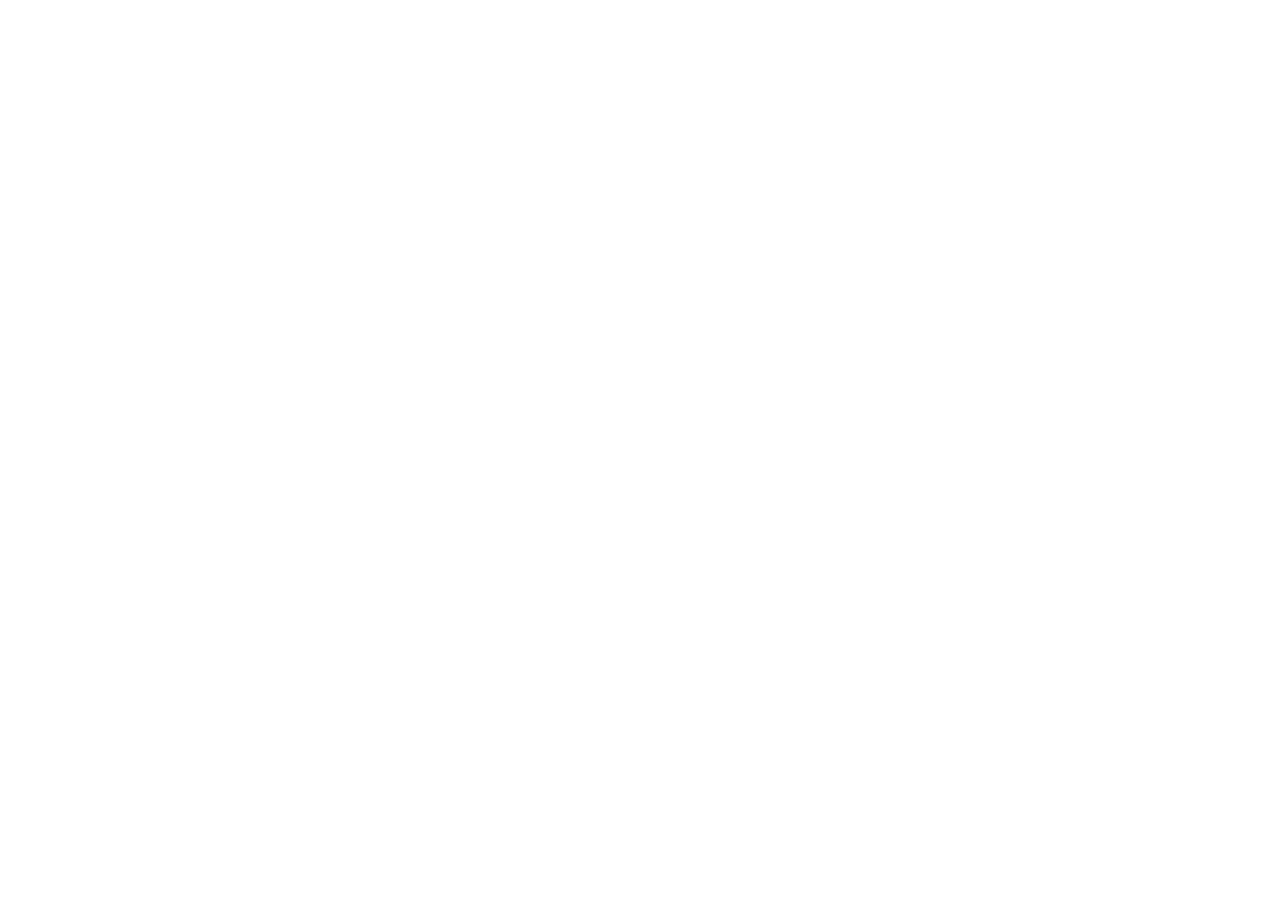
==== index.html @ 8f3cd588 "ewdr sd" ====
<!DOCTYPE html>
<html lang="pt-br">
<head>
    <meta charset="UTF-8">
    <meta name="viewport" 
    content="width=device-width, initial-scale=1.0">
    <title>Document</title>
</head>
<body>
<div id="root"></div>
<script type="module" src="/src/main.tsx"></script>
</body>
</html>
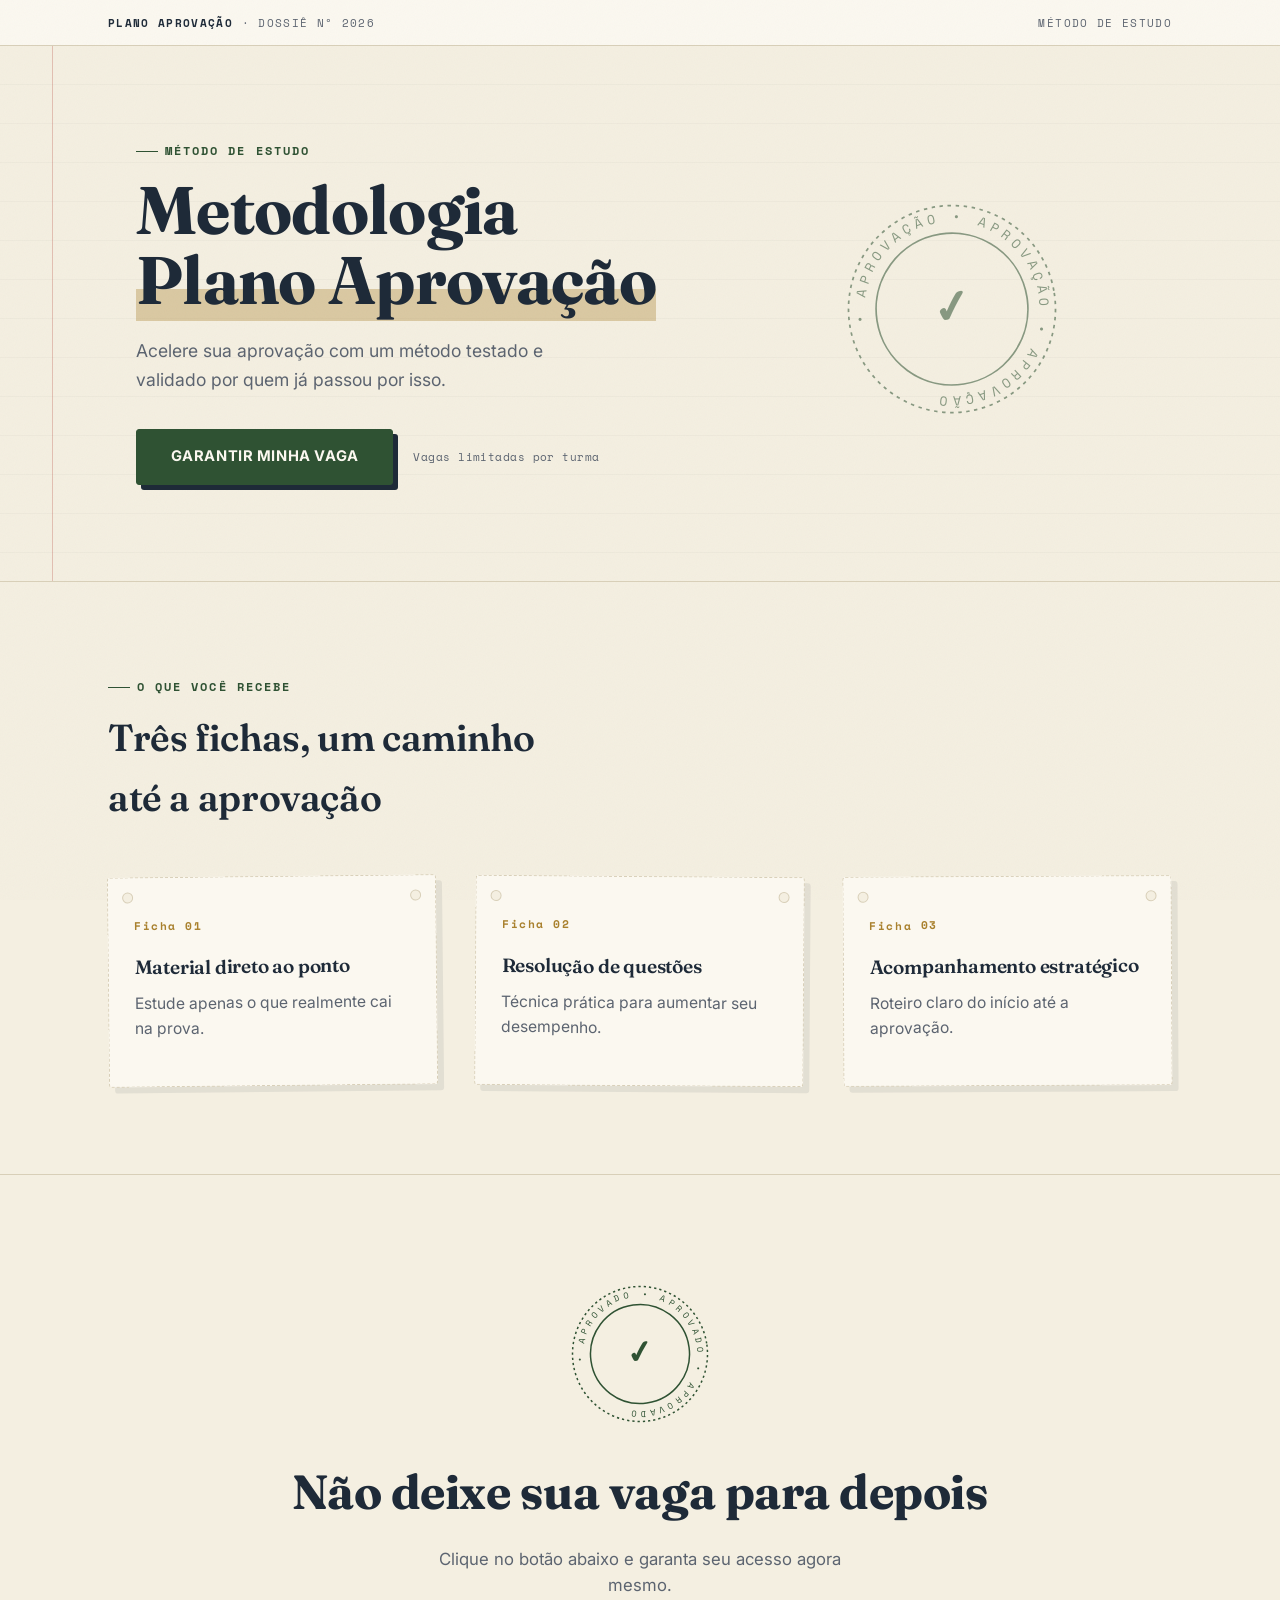
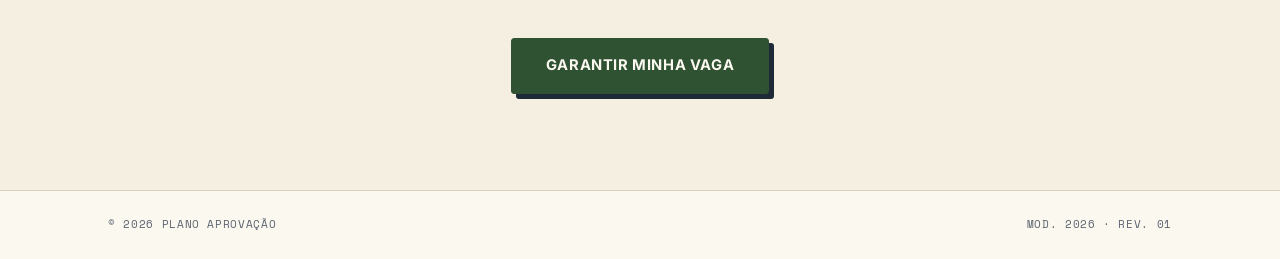
==== commit 169a4d69: "as" ====
--- a/index.html
+++ b/index.html
@@ -1,13 +1,511 @@
 <!DOCTYPE html>
-<html lang="pt-br">
+<html lang="pt-BR">
 <head>
-    <meta charset="UTF-8">
-    <meta name="viewport" 
-    content="width=device-width, initial-scale=1.0">
-    <title>Document</title>
+<meta charset="UTF-8" />
+<meta name="viewport" content="width=device-width, initial-scale=1.0" />
+<title>Metodologia Plano Aprovação</title>
+<meta name="description" content="Plano aprovação." />
+
+<link rel="preconnect" href="https://fonts.googleapis.com" />
+<link rel="preconnect" href="https://fonts.gstatic.com" crossorigin />
+<link
+  href="https://fonts.googleapis.com/css2?family=Fraunces:opsz,wght@9..144,300..900&family=Inter:wght@400;500;600;700;800&family=Space+Mono:wght@400;700&display=swap"
+  rel="stylesheet"
+/>
+
+<style>
+  /* ============ TOKENS ============ */
+  :root {
+    --paper: #f4efe1;        /* fundo papel envelhecido */
+    --paper-alt: #fbf8f0;    /* papel mais claro (cards) */
+    --ink: #1e2a38;          /* tinta / texto principal */
+    --ink-muted: #5c6470;    /* texto secundário */
+    --green: #2f5233;        /* verde carimbo "aprovado" */
+    --green-dark: #203c24;
+    --gold: #a9812e;         /* dourado selo */
+    --red-ink: #b5473a;      /* vermelho caneta de correção */
+    --border: #d8cfb8;       /* linhas / bordas envelhecidas */
+    --radius: 3px;
+  }
+
+  * { box-sizing: border-box; }
+  html { scroll-behavior: smooth; }
+
+  body {
+    margin: 0;
+    background-color: var(--paper);
+    color: var(--ink);
+    font-family: 'Inter', sans-serif;
+    line-height: 1.6;
+    -webkit-font-smoothing: antialiased;
+  }
+
+  /* textura de papel sutil (ruído via svg) */
+  body::before {
+    content: "";
+    position: fixed;
+    inset: 0;
+    pointer-events: none;
+    z-index: 0;
+    opacity: 0.035;
+    background-image: url("data:image/svg+xml,%3Csvg xmlns='http://www.w3.org/2000/svg' width='120' height='120'%3E%3Cfilter id='n'%3E%3CfeTurbulence type='fractalNoise' baseFrequency='0.9' numOctaves='2' stitchTiles='stitch'/%3E%3C/filter%3E%3Crect width='100%25' height='100%25' filter='url(%23n)'/%3E%3C/svg%3E");
+  }
+
+  a { color: inherit; text-decoration: none; }
+
+  :focus-visible {
+    outline: 2px solid var(--green);
+    outline-offset: 3px;
+  }
+
+  h1, h2, h3 {
+    font-family: 'Fraunces', serif;
+    margin: 0;
+    letter-spacing: -0.01em;
+  }
+
+  .eyebrow {
+    display: inline-flex;
+    align-items: center;
+    gap: 0.6em;
+    font-family: 'Space Mono', monospace;
+    font-size: 0.72rem;
+    font-weight: 700;
+    letter-spacing: 0.18em;
+    text-transform: uppercase;
+    color: var(--green);
+  }
+
+  .eyebrow::before {
+    content: "";
+    width: 22px;
+    height: 1px;
+    background: var(--green);
+    display: inline-block;
+  }
+
+  .wrap {
+    max-width: 1120px;
+    margin: 0 auto;
+    padding: 0 1.75rem;
+    position: relative;
+    z-index: 1;
+  }
+
+  /* ============ TOPBAR ============ */
+  .topbar {
+    border-bottom: 1px solid var(--border);
+    background: var(--paper-alt);
+  }
+
+  .topbar__inner {
+    max-width: 1120px;
+    margin: 0 auto;
+    padding: 0.85rem 1.75rem;
+    display: flex;
+    align-items: center;
+    justify-content: space-between;
+    font-family: 'Space Mono', monospace;
+    font-size: 0.7rem;
+    letter-spacing: 0.12em;
+    text-transform: uppercase;
+    color: var(--ink-muted);
+  }
+
+  .topbar__mark {
+    color: var(--ink);
+    font-weight: 700;
+  }
+
+  /* ============ HERO ============ */
+  .hero {
+    position: relative;
+    overflow: hidden;
+    padding: 5.5rem 0 6rem;
+    border-bottom: 1px solid var(--border);
+  }
+
+  /* linhas de caderno pautado, bem sutis */
+  .hero::before {
+    content: "";
+    position: absolute;
+    inset: 0;
+    background-image: repeating-linear-gradient(
+      to bottom,
+      transparent 0,
+      transparent 38px,
+      rgba(30, 42, 56, 0.055) 39px
+    );
+    z-index: 0;
+  }
+
+  /* margem vermelha estilo folha de caderno */
+  .hero::after {
+    content: "";
+    position: absolute;
+    top: 0;
+    bottom: 0;
+    left: 52px;
+    width: 1px;
+    background: rgba(181, 71, 58, 0.28);
+    z-index: 0;
+  }
+
+  @media (max-width: 720px) {
+    .hero::after { left: 26px; }
+  }
+
+  .hero__grid {
+    position: relative;
+    z-index: 1;
+    display: grid;
+    grid-template-columns: 1.15fr 0.85fr;
+    align-items: center;
+    gap: 2rem;
+  }
+
+  @media (max-width: 860px) {
+    .hero__grid { grid-template-columns: 1fr; }
+  }
+
+  .hero__content { padding-left: 1.75rem; }
+
+  @media (max-width: 720px) {
+    .hero__content { padding-left: 1rem; }
+  }
+
+  .headline {
+    margin-top: 0.9rem;
+    font-size: clamp(2.5rem, 4.6vw + 1rem, 4.2rem);
+    font-weight: 700;
+    line-height: 1.04;
+  }
+
+  .headline em {
+    font-style: normal;
+    background: linear-gradient(180deg, transparent 62%, rgba(169, 129, 46, 0.35) 62%);
+  }
+
+  .subhead {
+    margin-top: 1.4rem;
+    max-width: 40ch;
+    font-size: 1.1rem;
+    color: var(--ink-muted);
+  }
+
+  .hero__actions {
+    margin-top: 2.2rem;
+    display: flex;
+    align-items: center;
+    gap: 1.25rem;
+    flex-wrap: wrap;
+  }
+
+  .hero__note {
+    font-family: 'Space Mono', monospace;
+    font-size: 0.7rem;
+    color: var(--ink-muted);
+    letter-spacing: 0.04em;
+  }
+
+  /* selo fantasma no hero (decorativo) */
+  .hero__stamp {
+    position: relative;
+    z-index: 1;
+    display: flex;
+    justify-content: center;
+    color: var(--green);
+    opacity: 0.55;
+    transform: rotate(-9deg);
+    mix-blend-mode: multiply;
+  }
+
+  @media (max-width: 860px) {
+    .hero__stamp { display: none; }
+  }
+
+  /* ============ BOTÃO (efeito carimbo) ============ */
+  .btn {
+    position: relative;
+    display: inline-flex;
+    align-items: center;
+    justify-content: center;
+    padding: 0.95rem 2.1rem;
+    background: var(--green);
+    color: var(--paper-alt);
+    font-family: 'Inter', sans-serif;
+    font-weight: 700;
+    font-size: 0.92rem;
+    letter-spacing: 0.04em;
+    text-transform: uppercase;
+    border: 1px solid var(--green);
+    border-radius: var(--radius);
+    box-shadow: 5px 5px 0 var(--ink);
+    transition: transform 0.15s ease, box-shadow 0.15s ease, background-color 0.15s ease;
+  }
+
+  .btn:hover {
+    background: var(--green-dark);
+    transform: translate(2px, 2px);
+    box-shadow: 3px 3px 0 var(--ink);
+  }
+
+  .btn:active {
+    transform: translate(5px, 5px);
+    box-shadow: 0 0 0 var(--ink);
+  }
+
+  @media (prefers-reduced-motion: reduce) {
+    .btn { transition: none; }
+    .btn:hover, .btn:active { transform: none; }
+  }
+
+  /* ============ FICHAS (benefícios) ============ */
+  .fichas {
+    padding: 5.5rem 0;
+    border-bottom: 1px solid var(--border);
+  }
+
+  .fichas__head { max-width: 46ch; }
+
+  .fichas__title {
+    margin-top: 0.7rem;
+    font-size: clamp(1.7rem, 2.2vw + 1rem, 2.35rem);
+    font-weight: 600;
+  }
+
+  .fichas__grid {
+    margin-top: 3rem;
+    display: grid;
+    grid-template-columns: repeat(3, 1fr);
+    gap: 2.4rem;
+  }
+
+  @media (max-width: 860px) {
+    .fichas__grid { grid-template-columns: 1fr; gap: 2.6rem; }
+  }
+
+  .ficha {
+    position: relative;
+    background: var(--paper-alt);
+    border: 1px dashed var(--border);
+    border-radius: var(--radius);
+    padding: 2.1rem 1.6rem 1.8rem;
+    box-shadow: 6px 6px 0 rgba(30, 42, 56, 0.08);
+  }
+
+  .ficha:nth-child(1) { transform: rotate(-0.6deg); }
+  .ficha:nth-child(2) { transform: rotate(0.4deg); }
+  .ficha:nth-child(3) { transform: rotate(-0.3deg); }
+
+  .ficha::before,
+  .ficha::after {
+    content: "";
+    position: absolute;
+    top: 14px;
+    width: 9px;
+    height: 9px;
+    border-radius: 50%;
+    background: var(--paper);
+    border: 1px solid var(--border);
+  }
+  .ficha::before { left: 14px; }
+  .ficha::after { right: 14px; }
+
+  .ficha__num {
+    font-family: 'Space Mono', monospace;
+    font-size: 0.7rem;
+    letter-spacing: 0.14em;
+    color: var(--gold);
+    font-weight: 700;
+  }
+
+  .ficha__title {
+    margin-top: 0.9rem;
+    font-size: 1.2rem;
+    font-weight: 600;
+  }
+
+  .ficha__desc {
+    margin-top: 0.55rem;
+    color: var(--ink-muted);
+    font-size: 0.98rem;
+  }
+
+  /* ============ CTA FINAL ============ */
+  .cta-final {
+    padding: 6.5rem 0 6rem;
+    text-align: center;
+  }
+
+  .cta-final .stamp {
+    display: flex;
+    justify-content: center;
+    color: var(--green);
+    transform: rotate(-8deg);
+  }
+
+  .cta-final__title {
+    margin-top: 1.6rem;
+    font-size: clamp(2rem, 3vw + 1rem, 3rem);
+    font-weight: 700;
+    max-width: 22ch;
+    margin-left: auto;
+    margin-right: auto;
+  }
+
+  .cta-final__sub {
+    margin-top: 0.9rem;
+    color: var(--ink-muted);
+    font-size: 1.05rem;
+    max-width: 40ch;
+    margin-left: auto;
+    margin-right: auto;
+  }
+
+  .cta-final .hero__actions {
+    justify-content: center;
+    margin-top: 2.4rem;
+  }
+
+  /* ============ FOOTER ============ */
+  footer {
+    border-top: 1px solid var(--border);
+    background: var(--paper-alt);
+  }
+
+  .footer__inner {
+    max-width: 1120px;
+    margin: 0 auto;
+    padding: 1.6rem 1.75rem;
+    display: flex;
+    align-items: center;
+    justify-content: space-between;
+    gap: 1rem;
+    flex-wrap: wrap;
+    font-family: 'Space Mono', monospace;
+    font-size: 0.68rem;
+    letter-spacing: 0.06em;
+    color: var(--ink-muted);
+    text-transform: uppercase;
+  }
+</style>
 </head>
 <body>
-<div id="root"></div>
-<script type="module" src="/src/main.tsx"></script>
+
+  <div class="topbar">
+    <div class="topbar__inner">
+      <span><span class="topbar__mark">Plano Aprovação</span> · Dossiê Nº 2026</span>
+      <span>Método de estudo</span>
+    </div>
+  </div>
+
+  <main>
+
+    <!-- HERO -->
+    <section class="hero">
+      <div class="wrap">
+        <div class="hero__grid">
+
+          <div class="hero__content">
+            <span class="eyebrow">Método de estudo</span>
+            <h1 class="headline">Metodologia<br /><em>Plano Aprovação</em></h1>
+            <p class="subhead">
+              Acelere sua aprovação com um método testado e validado por quem já passou por isso.
+            </p>
+
+            <div class="hero__actions">
+              <a class="btn" href="https://pay.kiwify.com.br/2mcn8aC" target="_blank" rel="noopener noreferrer">
+                Garantir minha vaga
+              </a>
+              <span class="hero__note">Vagas limitadas por turma</span>
+            </div>
+          </div>
+
+          <div class="hero__stamp" aria-hidden="true">
+            <svg width="230" height="230" viewBox="0 0 200 200">
+              <defs>
+                <path id="circlePathHero" d="M 100,100 m -76,0 a 76,76 0 1,1 152,0 a 76,76 0 1,1 -152,0" />
+              </defs>
+              <circle cx="100" cy="100" r="90" fill="none" stroke="currentColor" stroke-width="1.5" stroke-dasharray="3 4"/>
+              <circle cx="100" cy="100" r="66" fill="none" stroke="currentColor" stroke-width="1.5"/>
+              <text font-family="'Space Mono', monospace" font-size="11.5" letter-spacing="4" fill="currentColor">
+                <textPath href="#circlePathHero" startOffset="0%">• APROVAÇÃO • APROVAÇÃO • APROVAÇÃO</textPath>
+              </text>
+              <text x="100" y="112" text-anchor="middle" font-family="'Fraunces', serif" font-weight="700" font-size="40" fill="currentColor">✓</text>
+            </svg>
+          </div>
+
+        </div>
+      </div>
+    </section>
+
+    <!-- FICHAS / BENEFÍCIOS -->
+    <section class="fichas">
+      <div class="wrap">
+        <div class="fichas__head">
+          <span class="eyebrow">O que você recebe</span>
+          <h2 class="fichas__title">Três fichas, um caminho até a aprovação</h2>
+        </div>
+
+        <div class="fichas__grid">
+          <article class="ficha">
+            <span class="ficha__num">Ficha 01</span>
+            <h3 class="ficha__title">Material direto ao ponto</h3>
+            <p class="ficha__desc">Estude apenas o que realmente cai na prova.</p>
+          </article>
+
+          <article class="ficha">
+            <span class="ficha__num">Ficha 02</span>
+            <h3 class="ficha__title">Resolução de questões</h3>
+            <p class="ficha__desc">Técnica prática para aumentar seu desempenho.</p>
+          </article>
+
+          <article class="ficha">
+            <span class="ficha__num">Ficha 03</span>
+            <h3 class="ficha__title">Acompanhamento estratégico</h3>
+            <p class="ficha__desc">Roteiro claro do início até a aprovação.</p>
+          </article>
+        </div>
+      </div>
+    </section>
+
+    <!-- CTA FINAL -->
+    <section class="cta-final">
+      <div class="wrap">
+        <div class="stamp" aria-hidden="true">
+          <svg width="150" height="150" viewBox="0 0 200 200">
+            <defs>
+              <path id="circlePathFinal" d="M 100,100 m -76,0 a 76,76 0 1,1 152,0 a 76,76 0 1,1 -152,0" />
+            </defs>
+            <circle cx="100" cy="100" r="90" fill="none" stroke="currentColor" stroke-width="2" stroke-dasharray="3 4"/>
+            <circle cx="100" cy="100" r="66" fill="none" stroke="currentColor" stroke-width="2"/>
+            <text font-family="'Space Mono', monospace" font-size="11.5" letter-spacing="4" fill="currentColor">
+              <textPath href="#circlePathFinal" startOffset="0%">• APROVADO • APROVADO • APROVADO</textPath>
+            </text>
+            <text x="100" y="112" text-anchor="middle" font-family="'Fraunces', serif" font-weight="700" font-size="42" fill="currentColor">✓</text>
+          </svg>
+        </div>
+
+        <h2 class="cta-final__title">Não deixe sua vaga para depois</h2>
+        <p class="cta-final__sub">Clique no botão abaixo e garanta seu acesso agora mesmo.</p>
+
+        <div class="hero__actions">
+          <a class="btn" href="https://pay.kiwify.com.br/2mcn8aC" target="_blank" rel="noopener noreferrer">
+            Garantir minha vaga
+          </a>
+        </div>
+      </div>
+    </section>
+
+  </main>
+
+  <footer>
+    <div class="footer__inner">
+      <span>© 2026 Plano Aprovação</span>
+      <span>Mod. 2026 · Rev. 01</span>
+    </div>
+  </footer>
+
 </body>
-</html>+</html>
